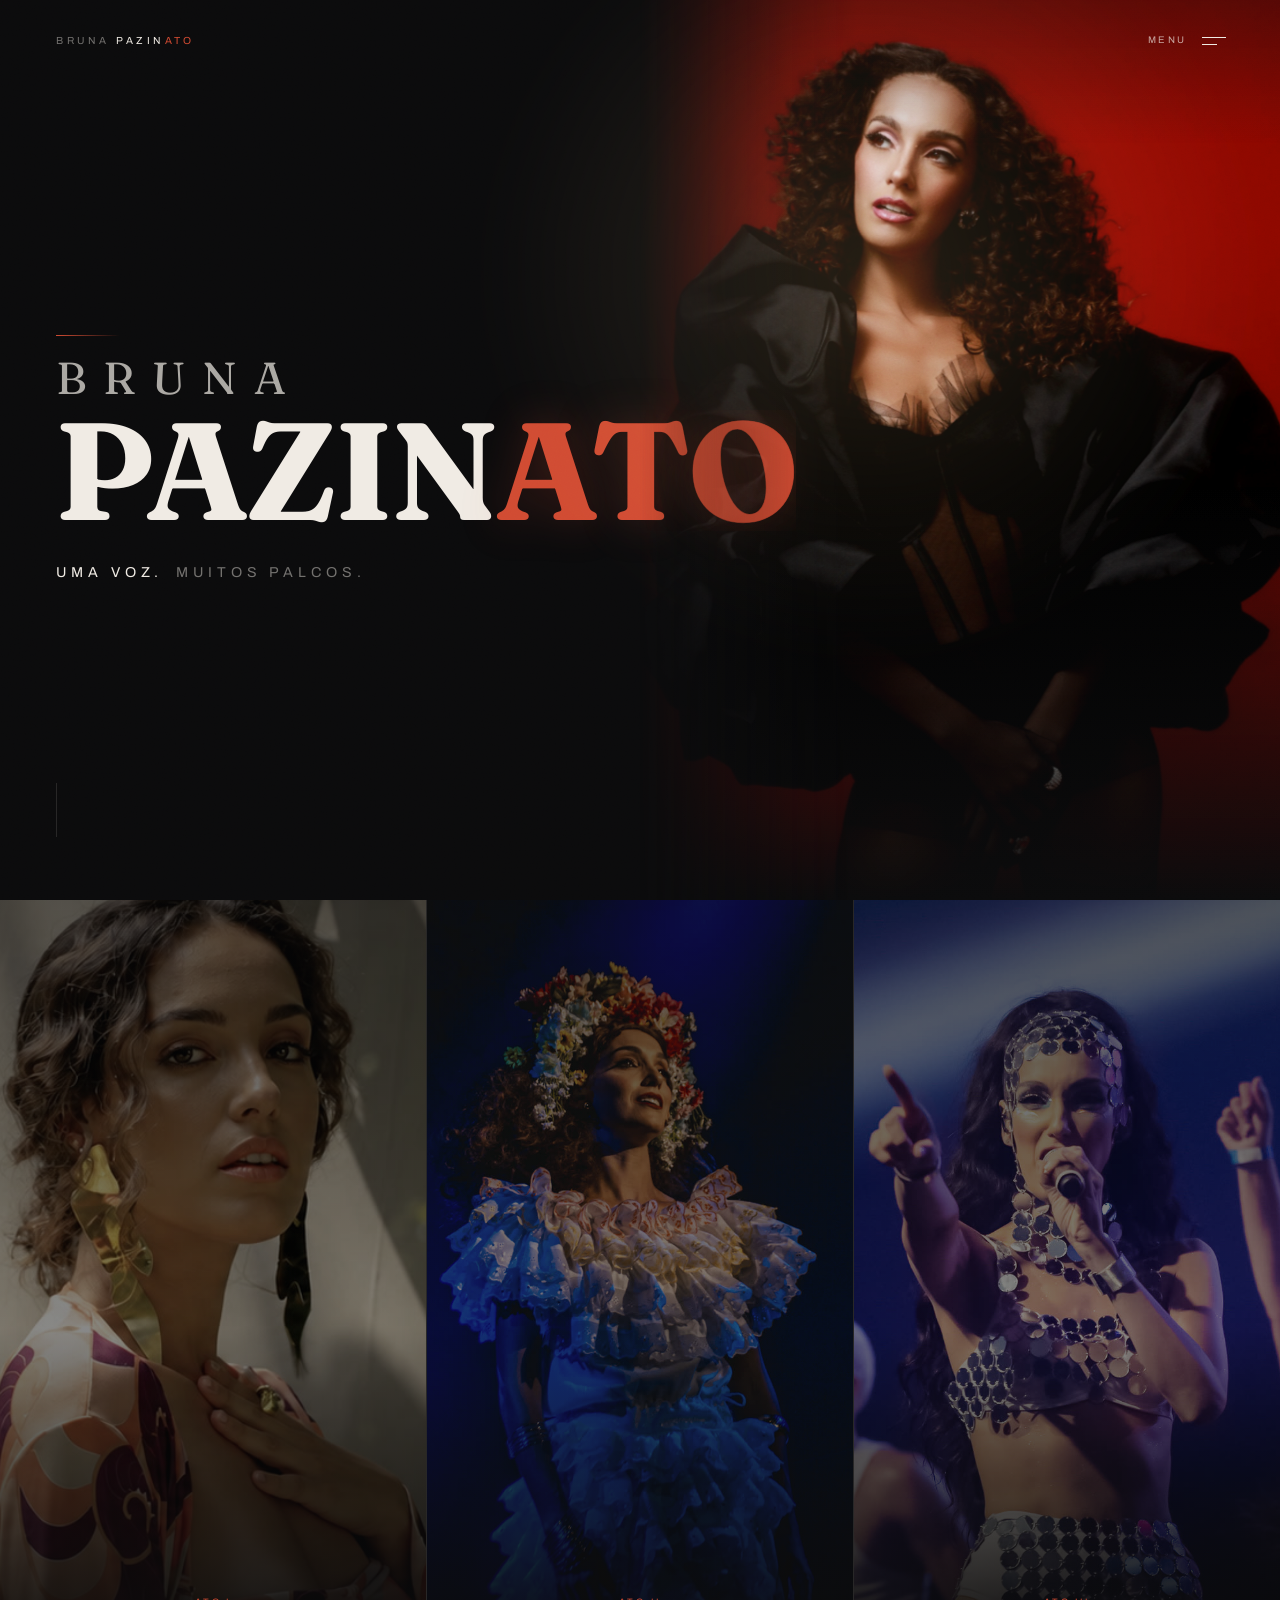
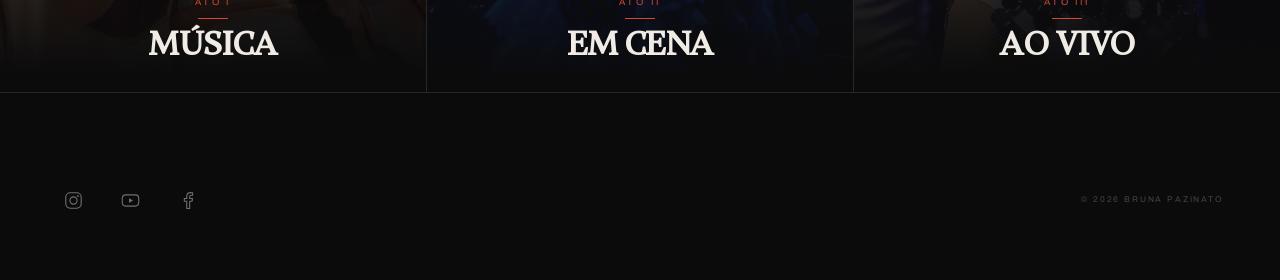
==== index.html @ dfec2af1 "O cabeçalho ganha fundo quando a página rola NÃO ERA EMPILHAMENTO, era não haver nada atrás. O brief" ====
<!doctype html>
<html lang="pt-BR">
<head>
<meta charset="utf-8">
<meta name="viewport" content="width=device-width, initial-scale=1">

<title>Bruna Pazinato · Uma voz. Muitos palcos.</title>
<meta name="description" content="Bruna Pazinato, cantora, compositora e atriz de teatro musical. Quinze anos de palco entre o teatro, a música autoral e o carnaval. Uma voz, muitos palcos.">
<meta name="theme-color" content="#0B0B0C">
<meta name="color-scheme" content="dark">

<meta property="og:type" content="website">
<meta property="og:locale" content="pt_BR">
<meta property="og:title" content="Bruna Pazinato · Uma voz. Muitos palcos.">
<meta property="og:description" content="Cantora, compositora e atriz de teatro musical.">
<meta property="og:url" content="https://brunapazinato.com/">
<meta property="og:site_name" content="Bruna Pazinato">

<meta property="og:image" content="https://brunapazinato.com/assets/img/compartilhar.jpg">
<meta property="og:image:width" content="1200">
<meta property="og:image:height" content="630">
<meta property="og:image:alt" content="Bruna Pazinato, retrato sobre fundo vermelho">

<meta name="twitter:card" content="summary_large_image">
<meta name="twitter:title" content="Bruna Pazinato · Uma voz. Muitos palcos.">
<meta name="twitter:description" content="Cantora, compositora e atriz de teatro musical.">
<meta name="twitter:image" content="https://brunapazinato.com/assets/img/compartilhar.jpg">

<link rel="canonical" href="https://brunapazinato.com/">

<link rel="icon" href="assets/img/favicon.svg" type="image/svg+xml">
<link rel="icon" href="assets/img/favicon-32.png" sizes="32x32" type="image/png">

<link rel="apple-touch-icon" href="assets/img/apple-touch-icon.png">
<link rel="manifest" href="site.webmanifest">

<link rel="preconnect" href="https://fonts.googleapis.com">
<link rel="preconnect" href="https://fonts.gstatic.com" crossorigin>
<link rel="preload" as="image" href="assets/img/bruna-hero.jpg" fetchpriority="high">
<link rel="stylesheet" href="https://fonts.googleapis.com/css2?family=Archivo:wght@300..600&family=Fraunces:opsz,wght@9..144,300..800&family=Young+Serif&display=swap">

<link rel="stylesheet" href="assets/css/base.css?v=202610021000">
<link rel="stylesheet" href="assets/css/header.css?v=202610022230">
<link rel="stylesheet" href="assets/css/rodape.css?v=202610021000">
<link rel="stylesheet" href="assets/css/hero.css?v=202610021000">
<link rel="stylesheet" href="assets/css/atos.css?v=202610021000">

<link rel="stylesheet" href="assets/css/mobile.css?v=202610021000">
<script>document.documentElement.classList.add('js');</script>

<script type="application/ld+json">
{
  "@context": "https://schema.org",
  "@type": "Person",
  "name": "Bruna Pazinato",
  "url": "https://brunapazinato.com/",
  "image": "https://brunapazinato.com/assets/img/compartilhar.jpg",
  "jobTitle": "Cantora, compositora e atriz de teatro musical",
  "description": "Cantora, compositora e atriz de teatro musical. Quinze anos de palco: viveu Clara Nunes, Maria Eugênia em Cassia Eller, a Lagarta de Alice de Cor e Salteado, Lúcia Veríssimo em Gal e Marlene Dietrich em Piaf. Uma das vozes do Acadêmicos do Baixo Augusta.",
  "nationality": { "@type": "Country", "name": "Brasil" },
  "birthPlace": { "@type": "Place", "name": "Santa Bárbara do Sul, Rio Grande do Sul, Brasil" },
  "worksFor": { "@type": "Organization", "name": "Acadêmicos do Baixo Augusta" },
  "sameAs": [
    "https://instagram.com/bpazinato",
    "https://www.youtube.com/channel/UCs1HlGrYMuPxs7Hd3xBVKPA",
    "https://www.facebook.com/bpazinato",
    "https://open.spotify.com/artist/6hSFCCmO1pjBnTwryFag2J",
    "https://www.deezer.com/artist/12494422",
    "https://music.apple.com/br/artist/bruna-pazinato/1239885550"
  ]
}
</script>
</head>

<body>

<a class="skip-link" href="#hero">Ir para o conteúdo</a>

<!-- header -->
<header class="header" id="topo">

  <a class="brand" href="#topo" aria-label="Bruna Pazinato, início">
    <span class="brand__first">Bruna</span>
    <span class="brand__last">Pazin<span class="ato">ato</span></span>
  </a>

  <nav class="nav" aria-label="Navegação principal">
    <ul class="nav__list">
      <li class="nav__item"><a href="musica.html">Música</a></li>
      <li class="nav__item"><a href="em-cena.html">Em cena</a></li>
      <li class="nav__item"><a href="ao-vivo.html">Ao vivo</a></li>
      <li class="nav__item"><a href="trajetoria.html">Trajetória</a></li>
      <li class="nav__item"><a href="contato.html">Contato</a></li>
    </ul>
  </nav>

  <button class="burger" type="button" aria-expanded="false" aria-controls="menu" aria-label="Abrir menu">
    <span class="burger__label" aria-hidden="true"></span>
    <span class="burger__lines" aria-hidden="true"><i></i><i></i></span>
  </button>

</header>

<div class="menu" id="menu" hidden>
  <nav class="menu__nav" aria-label="Navegação">
    <ul>
      <li><a href="index.html" aria-current="page">Início</a></li>
      <li><a href="musica.html">Música</a></li>
      <li><a href="em-cena.html">Em cena</a></li>
      <li><a href="ao-vivo.html">Ao vivo</a></li>
      <li><a href="trajetoria.html">Trajetória</a></li>
      <li><a href="contato.html">Contato</a></li>
    </ul>
  </nav>
  <div class="menu__rodape">
    <ul class="menu__redes">
      <li><a href="https://instagram.com/bpazinato" target="_blank" rel="noopener" aria-label="Instagram">
        <svg viewBox="0 0 24 24" fill="none" stroke="currentColor" stroke-width="1.25" aria-hidden="true" focusable="false">
          <rect x="3.2" y="3.2" width="17.6" height="17.6" rx="5"/>
          <circle cx="12" cy="12" r="4.1"/>
          <circle cx="17.1" cy="6.9" r="1.05" fill="currentColor" stroke="none"/>
        </svg>
      </a></li>
      <li><a href="https://www.youtube.com/channel/UCs1HlGrYMuPxs7Hd3xBVKPA" target="_blank" rel="noopener" aria-label="YouTube">
        <svg viewBox="0 0 24 24" fill="none" stroke="currentColor" stroke-width="1.25" aria-hidden="true" focusable="false">
          <rect x="2.6" y="5.6" width="18.8" height="12.8" rx="4"/>
          <path d="M10.3 9.3v5.4l4.7-2.7z" fill="currentColor" stroke="none"/>
        </svg>
      </a></li>
      <li><a href="https://www.facebook.com/bpazinato" target="_blank" rel="noopener" aria-label="Facebook">
        <svg viewBox="0 0 24 24" fill="none" stroke="currentColor" stroke-width="1.25" stroke-linejoin="round" aria-hidden="true" focusable="false">
          <path d="M14.5 21.2v-8.3h2.8l.42-3.25H14.5V7.57c0-.94.26-1.58 1.61-1.58h1.72V3.08c-.3-.04-1.32-.13-2.5-.13-2.48 0-4.17 1.51-4.17 4.29v2.39H8.35v3.25h2.81v8.32z"/>
        </svg>
      </a></li>
    </ul>
  </div>
</div>

<main>

  <!-- hero -->
  <section class="hero" id="hero" aria-label="Abertura">

    <figure class="hero__figure">
      <img class="hero__photo"
           src="assets/img/bruna-hero.jpg"
           alt="Bruna Pazinato"
           width="1600" height="2000"
           fetchpriority="high" decoding="async">
      <span class="hero__veil" aria-hidden="true"></span>
    </figure>

    <!-- luz quente -->
    <span class="hero__glow" aria-hidden="true"></span>

    <!-- composição -->
    <div class="hero__grid">

      <span class="hero__mark" aria-hidden="true"></span>

      <h1 class="name">
        <span class="name__line name__line--first"><span class="name__inner">Bruna</span></span>
        <span class="name__line name__line--last">
          <span class="name__inner">Pazin<span class="ato">ato</span></span>
          <span class="name__ghost" aria-hidden="true">Pazin<span class="ato">ato</span></span>
        </span>
      </h1>

      <p class="tagline">
        <span class="tagline__a">Uma voz.</span>
        <span class="tagline__b">Muitos palcos.</span>
      </p>

      <span class="cue" aria-hidden="true"><i></i></span>

    </div>

    <span class="grain" aria-hidden="true"></span>

  </section>

  <!-- os três atos -->
  <section class="atos" id="atos" aria-label="Os três atos">
    <ol class="atos__list">

      <li class="ato-panel" data-reveal style="--i:0">
        <a class="ato-panel__link" href="musica.html">
          <span class="ato-panel__figure">
            <img src="assets/img/ato-musica.jpg?v=202610011400" alt="Bruna Pazinato em quadro de clipe, vestido estampado e luz de sol" width="500" height="700" decoding="async">
          </span>
          <span class="ato-panel__veil" aria-hidden="true"></span>
          <span class="ato-panel__caption">
            <span class="ato-panel__num">Ato I</span>
            <h2 class="ato-panel__name">Música</h2>
          </span>
        </a>
      </li>

      <li class="ato-panel" data-reveal style="--i:1">
        <a class="ato-panel__link" href="em-cena.html">
          <span class="ato-panel__figure">
            <img src="assets/img/ato-em-cena.jpg?v=202609291600" alt="Bruna Pazinato em cena, coroa de flores e luz azul" width="503" height="704" decoding="async">
          </span>
          <span class="ato-panel__veil" aria-hidden="true"></span>
          <span class="ato-panel__caption">
            <span class="ato-panel__num">Ato II</span>
            <h2 class="ato-panel__name">Em cena</h2>
          </span>
        </a>
      </li>

      <li class="ato-panel" data-reveal style="--i:2">
        <a class="ato-panel__link" href="ao-vivo.html">
          <span class="ato-panel__figure">
            <img src="assets/img/ato-ao-vivo.jpg?v=202609291600" alt="Bruna Pazinato cantando ao vivo, microfone na mão" width="900" height="1260" decoding="async">
          </span>
          <span class="ato-panel__veil" aria-hidden="true"></span>
          <span class="ato-panel__caption">
            <span class="ato-panel__num">Ato III</span>
            <h2 class="ato-panel__name">Ao vivo</h2>
          </span>
        </a>
      </li>

    </ol>
  </section>

</main>

<!-- rodapé -->
<footer class="rodape">

  <ul class="rodape__redes">
    <li><a href="https://instagram.com/bpazinato" target="_blank" rel="noopener" aria-label="Instagram">
      <svg viewBox="0 0 24 24" fill="none" stroke="currentColor" stroke-width="1.25" aria-hidden="true" focusable="false">
        <rect x="3.2" y="3.2" width="17.6" height="17.6" rx="5"/>
        <circle cx="12" cy="12" r="4.1"/>
        <circle cx="17.1" cy="6.9" r="1.05" fill="currentColor" stroke="none"/>
      </svg>
    </a></li>
    <li><a href="https://www.youtube.com/channel/UCs1HlGrYMuPxs7Hd3xBVKPA" target="_blank" rel="noopener" aria-label="YouTube">
      <svg viewBox="0 0 24 24" fill="none" stroke="currentColor" stroke-width="1.25" aria-hidden="true" focusable="false">
        <rect x="2.6" y="5.6" width="18.8" height="12.8" rx="4"/>
        <path d="M10.3 9.3v5.4l4.7-2.7z" fill="currentColor" stroke="none"/>
      </svg>
    </a></li>
    <li><a href="https://www.facebook.com/bpazinato" target="_blank" rel="noopener" aria-label="Facebook">
      <svg viewBox="0 0 24 24" fill="none" stroke="currentColor" stroke-width="1.25" stroke-linejoin="round" aria-hidden="true" focusable="false">
        <path d="M14.5 21.2v-8.3h2.8l.42-3.25H14.5V7.57c0-.94.26-1.58 1.61-1.58h1.72V3.08c-.3-.04-1.32-.13-2.5-.13-2.48 0-4.17 1.51-4.17 4.29v2.39H8.35v3.25h2.81v8.32z"/>
      </svg>
    </a></li>
  </ul>

  <p class="rodape__direitos">© 2026 Bruna Pazinato</p>

</footer>

<script src="assets/js/pronto.js?v=202610021000" defer></script>
<script src="assets/js/hero.js?v=202610021000" defer></script>
<script src="assets/js/nav.js?v=202610022200" defer></script>
<script src="assets/js/reveal.js?v=202610021000" defer></script>

</body>
</html>
---- assets/css/base.css ----
/* Bruna Pazinato · fundações */

/* gambetta, hospedada aqui */

@font-face{
  font-family: "Gambetta";
  src: url("../fonts/gambetta-400.woff2") format("woff2");
  font-weight: 400;
  font-style: normal;
  font-display: swap;
}

@font-face{
  font-family: "Gambetta";
  src: url("../fonts/gambetta-500.woff2") format("woff2");
  font-weight: 500;
  font-style: normal;
  font-display: swap;
}

:root{

  /* cor */
  --ink:        #0B0B0C;
  --charcoal:   #141417;
  --paper:      #F0EBE4;
  --paper-70:   rgba(240,235,228,.70);
  --paper-45:   rgba(240,235,228,.45);
  --paper-26:   rgba(240,235,228,.26);
  --paper-12:   rgba(240,235,228,.12);
  --coral:      #D14B32;
  --coral-45:   rgba(209,75,50,.45);
  --gold:       #E3B879;

  /* tipografia */
  --font-name:    "Fraunces", "Iowan Old Style", Georgia, "Times New Roman", serif;
  --name-axes:    "opsz" 16;

  --font-display: "Young Serif", "Iowan Old Style", Georgia, "Times New Roman", serif;
  --display-axes: normal;

  --font-sans:    "Archivo", "Helvetica Neue", Helvetica, Arial, sans-serif;

  /* métrica */
  --gutter:    clamp(1.25rem, 4.4vw, 4.75rem);
  --header-h:  clamp(60px, 9vh, 104px);

  /* movimento */
  --ease:      cubic-bezier(.19, 1, .22, 1);
  --ease-soft: cubic-bezier(.33, .02, .18, 1);
}

/* reset */

*,
*::before,
*::after{ box-sizing: border-box; }

html{
  -webkit-text-size-adjust: 100%;
  scroll-behavior: smooth;
}

body,
h1, p, ul, ol, li, figure{ margin: 0; padding: 0; }

ul, ol{ list-style: none; }

img, svg{ display: block; max-width: 100%; }

button{
  font: inherit;
  color: inherit;
  background: none;
  border: 0;
  padding: 0;
  cursor: pointer;
}

a{
  color: inherit;
  text-decoration: none;
}

body{
  min-height: 100vh;

  font-variant-numeric: lining-nums;
  background: var(--ink);
  color: var(--paper);
  font-family: var(--font-sans);
  font-weight: 400;
  font-size: 16px;
  line-height: 1.5;
  overflow-x: hidden;
  -webkit-font-smoothing: antialiased;
  -moz-osx-font-smoothing: grayscale;
  text-rendering: optimizeLegibility;
}

::selection{
  background: var(--coral);
  color: var(--ink);
}

/* foco visível (discreto, sem cara de app) */

:focus-visible{
  outline: 1px solid var(--coral);
  outline-offset: .45em;
}

/* utilitários */

.skip-link{
  position: fixed;
  top: 0; left: 50%;
  transform: translate(-50%, -140%);
  z-index: 999;
  padding: .9em 1.6em;
  background: var(--paper);
  color: var(--ink);
  font-size: .68rem;
  letter-spacing: .22em;
  text-transform: uppercase;
  transition: transform .4s var(--ease);
}
.skip-link:focus{ transform: translate(-50%, 0); }

.micro{
  font-family: var(--font-sans);
  font-size: clamp(.62rem, .72vw, .74rem);
  font-weight: 400;
  letter-spacing: .28em;
  text-transform: uppercase;
}

/* animação base de entrada */

@keyframes riseIn{
  from{
    opacity: 0;
    transform: translate3d(0, .40em, 0);
    clip-path: inset(0 0 110% 0);
  }
  to{
    opacity: 1;
    transform: translate3d(0, 0, 0);
    clip-path: inset(-35% -14% -35% -14%);
  }
}

@keyframes fadeIn{
  from{ opacity: 0; }
  to  { opacity: 1; }
}

@keyframes fadeUp{
  from{ opacity: 0; transform: translate3d(0, .9em, 0); }
  to  { opacity: 1; transform: translate3d(0, 0, 0); }
}

@keyframes drawLine{
  from{ transform: scaleX(0); }
  to  { transform: scaleX(1); }
}

/* registro claro */

.claro{
  --ink:        #EDE8E0;
  --charcoal:   #E1DAD0;
  --paper:      #14120F;
  --paper-70:   rgba(20,18,15,.72);
  --paper-45:   rgba(20,18,15,.56);
  --paper-26:   rgba(20,18,15,.32);
  --paper-12:   rgba(20,18,15,.16);
  --coral:      #A8341F;
  --gold:       #8A6A34;

  background: var(--ink);
  color: var(--paper);
}

/* grão de filme */

.grain{
  position: absolute;
  z-index: 8;
  inset: 0;
  pointer-events: none;
  opacity: .05;
  mix-blend-mode: overlay;
  background-size: 190px 190px;
  background-image: url("data:image/svg+xml,%3Csvg xmlns='http://www.w3.org/2000/svg' width='190' height='190'%3E%3Cfilter id='n'%3E%3CfeTurbulence type='fractalNoise' baseFrequency='0.82' numOctaves='3' stitchTiles='stitch'/%3E%3C/filter%3E%3Crect width='100%25' height='100%25' filter='url(%23n)'/%3E%3C/svg%3E");
}

/* acessibilidade de movimento */

@media (prefers-reduced-motion: reduce){
  html{ scroll-behavior: auto; }

  *,
  *::before,
  *::after{
    animation-duration: .01ms !important;
    animation-iteration-count: 1 !important;
    transition-duration: .01ms !important;
  }
}
---- assets/css/header.css ----
/* Bruna Pazinato · cabeçalho e menu */

.header{
  position: fixed;
  inset: 0 0 auto 0;
  z-index: 50;
  height: var(--header-h);
  padding: 0 var(--gutter);
  display: flex;
  align-items: center;
  justify-content: space-between;
  gap: 2rem;
  pointer-events: none;
}

.header > *{ pointer-events: auto; }

/* O FUNDO DO HEADER.

   Ele nasce transparente: no alto de cada página flutua sobre a
   fotografia, que é a intenção. O problema aparecia ao rolar — o
   conteúdo passava por baixo e se via ATRAVÉS dele. Não era empilhamento
   errado: o header já é z-index 50 contra 6 da tagline. Era não haver
   nada atrás.

   O ::before carrega o fundo em vez do próprio header porque o header
   tem pointer-events: none e filhos que o reativam; pintar nele
   mesmo deixaria a faixa inteira clicável.

   O FUNDO É OPACO, e a primeira versão não era. Com 92% eu seguia a
   linguagem do menu em tela cheia, que é translúcido — mas o menu cobre
   a página inteira e aqui a faixa tem 74px. Oito por cento de um coral
   forte passando por baixo de uma barra fina não é transparência, é
   sujeira: o botão de ingresso aparecia atravessado atrás da assinatura.
   Translucidez é enfeite; não deixar o conteúdo vazar é a função. */
.header::before{
  content: "";
  position: absolute;
  inset: 0;
  z-index: -1;
  background: var(--ink);
  border-bottom: 1px solid var(--paper-12);
  opacity: 0;
  transition: opacity .45s var(--ease-soft);
}

.header--rolado::before{ opacity: 1; }

/* sobre seção clara o fundo inverte junto com o texto */
.header--claro::before{
  background: var(--paper);
  border-bottom-color: rgba(20, 18, 15, .12);
}

/* com o menu aberto o header vive sobre o véu do próprio menu:
   um segundo fundo ali vira uma faixa mais escura atravessada */
.menu-open .header::before{ opacity: 0; }

@media (prefers-reduced-motion: reduce){
  .header::before{ transition: none; }
}

/* assinatura */

.brand{
  display: inline-flex;
  align-items: baseline;
  gap: .62em;
  font-family: var(--font-sans);
  font-size: clamp(.64rem, .76vw, .78rem);
  font-weight: 400;
  letter-spacing: .34em;
  text-transform: uppercase;
  white-space: nowrap;
}

.brand__first{
  color: var(--paper-45);
  transition: color .6s var(--ease);
}

.brand__last{
  color: var(--paper);
}

.brand .ato{
  color: var(--coral);
}

.brand:hover .brand__first{ color: var(--paper-70); }

/* menu desktop */

.nav{ display: none; }

.nav__list{
  display: flex;
  align-items: center;
  gap: clamp(1.4rem, 2.8vw, 3.4rem);
}

.nav__item a{
  position: relative;
  display: inline-block;
  padding: .35em 0;
  font-size: clamp(.6rem, .7vw, .72rem);
  font-weight: 400;
  letter-spacing: .26em;
  text-transform: uppercase;
  color: var(--paper-70);
  transition: color .5s var(--ease);
}

.nav__item a::after{
  content: "";
  position: absolute;
  left: 0; right: 0; bottom: 0;
  height: 1px;
  background: var(--coral);
  transform: scaleX(0);
  transform-origin: left;
  transition: transform .55s var(--ease);
}

.nav__item a:hover,
.nav__item a:focus-visible{ color: var(--paper); }

.nav__item a:hover::after,
.nav__item a:focus-visible::after{ transform: scaleX(1); }

/* botão hamburguer */

.burger{
  display: inline-flex;
  align-items: center;
  gap: .95em;
  height: 34px;
  margin-right: -2px;
}

.burger__label{
  font-family: var(--font-sans);
  font-size: clamp(.6rem, .7vw, .72rem);
  font-weight: 400;
  letter-spacing: .26em;
  text-transform: uppercase;
  color: var(--paper-70);
  transition: color .5s var(--ease);
}

.burger__label::before{ content: "Menu"; }

[aria-expanded="true"] .burger__label::before{ content: "Fechar"; }

.burger:hover .burger__label{ color: var(--paper); }

.burger__lines{
  display: block;
  width: 24px;
}

.burger__lines i{
  display: block;
  height: 1px;
  background: var(--paper);
  transition: transform .5s var(--ease), opacity .3s linear, width .5s var(--ease);
}

.burger__lines i:first-child{ width: 24px; }
.burger__lines i:last-child { width: 15px; margin-top: 6px; }

.burger:hover .burger__lines i:last-child{ width: 24px; }

[aria-expanded="true"] .burger__lines i:first-child{ transform: translateY(3.5px) rotate(45deg); }
[aria-expanded="true"] .burger__lines i:last-child { width: 24px; transform: translateY(-3.5px) rotate(-45deg); }

/* menu em tela cheia */

.menu{
  position: fixed;
  inset: 0;
  z-index: 40;
  display: flex;
  flex-direction: column;
  justify-content: flex-end;
  padding: var(--header-h) var(--gutter) calc(var(--gutter) + 1rem);
  background: rgba(11, 11, 12, .95);
  -webkit-backdrop-filter: blur(22px);
          backdrop-filter: blur(22px);
  opacity: 0;
  transition: opacity .5s var(--ease-soft);
}

.menu[hidden]{ display: none; }

.menu-open .menu{ opacity: 1; }

.menu-open{ overflow: hidden; }

.menu__nav li{
  overflow: hidden;
}

.menu__nav a{
  display: block;
  padding: .26em 0;
  font-family: var(--font-display);
  font-optical-sizing: none;
  font-variation-settings: var(--display-axes);
  font-size: clamp(1.5rem, 7.6vw, 2.3rem);
  font-weight: 400;
  line-height: 1.15;
  letter-spacing: -.01em;
  text-transform: uppercase;
  color: var(--paper);
  transform: translateY(105%);
  transition: transform .8s var(--ease), color .4s linear;
}

.menu-open .menu__nav a{ transform: translateY(0); }

.menu__nav li:nth-child(1) a{ transition-delay: .10s; }
.menu__nav li:nth-child(2) a{ transition-delay: .16s; }
.menu__nav li:nth-child(3) a{ transition-delay: .22s; }
.menu__nav li:nth-child(4) a{ transition-delay: .28s; }
.menu__nav li:nth-child(5) a{ transition-delay: .34s; }
.menu__nav li:nth-child(6) a{ transition-delay: .40s; }
.menu__nav li:nth-child(7) a{ transition-delay: .46s; }

.menu__nav a:active,
.menu__nav a:hover{ color: var(--coral); }

/* rodapé do menu: assinatura e redes */

.menu__rodape{
  display: flex;
  align-items: flex-end;
  justify-content: space-between;
  gap: 2rem;
  margin-top: clamp(1.8rem, 6vh, 3.2rem);
  padding-top: clamp(1.1rem, 2.6vh, 1.8rem);
  border-top: 1px solid var(--paper-12);
  opacity: 0;
  transition: opacity .6s linear .45s;
}

.menu-open .menu__rodape{ opacity: 1; }

.menu__foot{
  font-size: .62rem;
  letter-spacing: .3em;
  text-transform: uppercase;
  color: var(--paper-45);
}

.menu__redes{
  display: flex;
  gap: clamp(1rem, 1.8vw, 1.7rem);
  flex: 0 0 auto;
}

.menu__redes a{
  display: grid;
  place-items: center;
  width: 34px;
  height: 34px;
  color: var(--paper-45);
  transition: color .4s linear, transform .5s var(--ease);
}

.menu__redes svg{
  width: 21px;
  height: 21px;
}

.menu__redes a:hover,
.menu__redes a:focus-visible{
  color: var(--coral);
  transform: translateY(-2px);
}

/* entrada do header */

.js .brand,
.js .nav__item,
.js .burger{ opacity: 0; }

.js.is-ready .brand{
  animation: fadeIn 1.4s var(--ease-soft) .55s both;
}

.js.is-ready .burger{
  animation: fadeIn 1.4s var(--ease-soft) .75s both;
}

.js.is-ready .nav__item{
  animation: fadeUp 1.2s var(--ease) both;
}

.js.is-ready .nav__item:nth-child(1){ animation-delay: .74s; }
.js.is-ready .nav__item:nth-child(2){ animation-delay: .81s; }
.js.is-ready .nav__item:nth-child(3){ animation-delay: .88s; }
.js.is-ready .nav__item:nth-child(4){ animation-delay: .95s; }
.js.is-ready .nav__item:nth-child(5){ animation-delay: 1.02s; }

/* menu no desktop */

@media (min-width: 901px){

  .menu{
    justify-content: center;
    padding-bottom: calc(var(--gutter) + .4rem);
  }

  .menu__nav a{
    font-size: clamp(1.9rem, 3.4vw, 3.2rem);
    line-height: 1.16;
    letter-spacing: -.014em;
  }

  .menu__nav{
    margin-block: auto;
  }
}

/* cabeçalho sobre seção clara */

.brand__last,
.burger__label{ transition: color .5s var(--ease); }

.burger__lines i{
  transition: transform .5s var(--ease), opacity .3s linear, width .5s var(--ease), background-color .5s var(--ease);
}

:root:not(.menu-open) .header--claro .brand__first{ color: rgba(20,18,15,.56); }
:root:not(.menu-open) .header--claro .brand__last { color: #14120F; }
:root:not(.menu-open) .header--claro .brand .ato  { color: #A8341F; }
:root:not(.menu-open) .header--claro .burger__label{ color: rgba(20,18,15,.72); }
:root:not(.menu-open) .header--claro .burger__lines i{ background: #14120F; }
---- assets/css/rodape.css ----
/* Bruna Pazinato · rodapé */

.rodape{
  display: flex;
  align-items: center;
  justify-content: space-between;
  gap: clamp(1.4rem, 5vw, 4rem);
  padding: clamp(3.2rem, 10vh, 6.5rem) var(--gutter) clamp(2.6rem, 7vh, 4.4rem);
  border-top: 1px solid var(--paper-12);
  background: var(--ink);
}

.rodape__redes{
  display: flex;
  gap: clamp(1rem, 1.8vw, 1.7rem);
  margin: 0;
  padding: 0;
  list-style: none;
}

.rodape__redes a{
  display: grid;
  place-items: center;
  width: 34px;
  height: 34px;
  color: var(--paper-45);
  transition: color .4s linear, transform .5s var(--ease);
}

.rodape__redes svg{
  width: 21px;
  height: 21px;
}

.rodape__redes a:hover,
.rodape__redes a:focus-visible{
  color: var(--coral);
  transform: translateY(-2px);
}

.rodape__direitos{
  font-family: var(--font-sans);
  font-size: clamp(.52rem, .62vw, .64rem);
  letter-spacing: .22em;
  text-transform: uppercase;
  color: var(--paper-26);
}

/* responsivo */

@media (max-width: 760px){

  .rodape{
    flex-direction: column;
    justify-content: center;
    gap: clamp(1.4rem, 4vh, 2.2rem);
    padding-top: clamp(2.8rem, 8vh, 4rem);
  }

  .rodape__redes{ gap: clamp(1.2rem, 6vw, 2rem); }
}
---- assets/css/hero.css ----
/* Bruna Pazinato · entrada */

.hero{
  --photo-edge: 50%;
  --photo-pos: 50% 24%;
  --name-size: clamp(2.7rem, 10.8vw, 15rem);

  position: relative;
  isolation: isolate;
  min-height: 100vh;
  min-height: 100svh;
  display: flex;
  flex-direction: column;
  padding: var(--header-h) var(--gutter) calc(var(--gutter) + .4rem);
  overflow: hidden;
  background: var(--ink);
}

.hero__grid{
  position: relative;
  flex: 1 1 auto;
  display: grid;
  align-content: center;
  justify-items: start;
}

/* fotografia */

.hero__figure{
  position: absolute;
  z-index: 2;
  top: 0; right: 0; bottom: 0;
  left: var(--photo-edge);
  overflow: hidden;
  -webkit-mask-image: linear-gradient(90deg, transparent 0%, rgba(0,0,0,.45) 13%, #000 34%);
          mask-image: linear-gradient(90deg, transparent 0%, rgba(0,0,0,.45) 13%, #000 34%);
}

.hero__photo{
  width: 100%;
  height: 100%;
  object-fit: cover;
  object-position: var(--photo-pos);

  filter: contrast(1.06) saturate(.82) brightness(.90) hue-rotate(4deg);
  transform: scale(1.045);
}

.hero__veil{
  position: absolute;
  inset: 0;
  z-index: 1;
  background:
    linear-gradient(to top,    var(--ink) 0%, rgba(11,11,12,0) 46%),
    linear-gradient(to bottom, rgba(11,11,12,.38) 0%, rgba(11,11,12,0) 16%),
    linear-gradient(to right,  rgba(11,11,12,.55), rgba(11,11,12,0) 24%);
}

.hero__figure::after{
  content: "";
  position: absolute;
  inset: 0;
  z-index: 2;
  background: var(--ink);
  opacity: 0;
}

.js .hero__figure::after{ opacity: 1; }

/* luz quente */

.hero__glow{
  position: absolute;
  z-index: 3;
  top: -14%;
  right: 1%;
  width: 62vw;
  height: 62vw;
  max-width: 880px;
  max-height: 880px;
  pointer-events: none;
  mix-blend-mode: screen;
  filter: blur(26px);
  opacity: 0;
  background: radial-gradient(circle at 50% 50%,
              rgba(227,184,121,.17) 0%,
              rgba(227,184,121,.06) 40%,
              rgba(227,184,121,0)   68%);
}

/* linha / onda sonora */

/* nome */

.hero__mark{
  display: block;
  width: clamp(38px, 5vw, 74px);
  height: 1px;
  margin-bottom: clamp(1.1rem, 2.4vh, 2rem);
  background: linear-gradient(90deg, var(--coral), rgba(209,75,50,0));
  transform-origin: left center;
}

.name{
  position: relative;
  font-family: var(--font-name);
  font-optical-sizing: none;
  font-variation-settings: var(--name-axes);
  font-weight: 400;
  text-transform: uppercase;
  line-height: .88;
}

.name__line{
  display: block;
}

.name__line--first{
  font-size: clamp(1.05rem, 3.5vw, 3.6rem);
  letter-spacing: .38em;
  color: var(--paper-70);
}

.name__line--last{
  position: relative;
  margin-top: clamp(.4rem, 1.4vh, 1.1rem);
  margin-left: -.018em;
  font-size: var(--name-size);
  font-weight: 700;
  letter-spacing: -.022em;
  white-space: nowrap;
}

.name__inner{
  display: block;
}

.name .ato{
  color: var(--coral);
}

.name__ghost{
  position: absolute;
  left: 0;
  top: 0;
  z-index: 5;
  white-space: nowrap;
  color: transparent;
  opacity: 0;
  -webkit-text-stroke: 1px rgba(240,235,228,.42);
  -webkit-mask-image: linear-gradient(90deg, transparent var(--cut, 62%), #000 calc(var(--cut, 62%) + 13vw));
          mask-image: linear-gradient(90deg, transparent var(--cut, 62%), #000 calc(var(--cut, 62%) + 13vw));
}

.name__ghost .ato{
  color: transparent;
  -webkit-text-stroke-color: rgba(209,75,50,.72);
}

/* tagline */

.tagline{
  position: relative;
  z-index: 6;
  margin-top: clamp(1.5rem, 3.4vh, 2.9rem);
  font-size: clamp(.78rem, 1.12vw, 1.15rem);
  font-weight: 400;
  letter-spacing: .34em;
  text-transform: uppercase;
  white-space: nowrap;
}

.tagline__a{ color: var(--paper); }
.tagline__b{ color: var(--paper-45); margin-left: .35em; }

/* marcador de rolagem */

.cue{
  position: absolute;
  z-index: 6;
  left: 0;
  bottom: 0;
  width: 1px;
  height: clamp(36px, 6vh, 64px);
  background: var(--paper-12);
  overflow: hidden;
  opacity: 0;
}

.cue i{
  position: absolute;
  left: 0;
  top: -42%;
  width: 1px;
  height: 42%;
  background: var(--coral);
}

.js .hero__mark{ transform: scaleX(0); }
.js .name__inner,
.js .tagline{ opacity: 0; }
.js .name .ato{ color: var(--paper); }

@keyframes photoIn{
  from{ opacity: 0; transform: scale(1.075); }
  to  { opacity: 1; transform: scale(1.045); }
}

@keyframes curtainUp{
  from{ opacity: 1; }
  to  { opacity: 0; }
}

@keyframes ignite{
  from{ color: var(--paper); text-shadow: 0 0 0 rgba(209,75,50,0); }
  to  { color: var(--coral); text-shadow: 0 0 44px rgba(209,75,50,.26); }
}

@keyframes breathe{
  from{ opacity: 1; }
  to  { opacity: .6; }
}

@keyframes cueTravel{
  0%  { transform: translateY(0);    opacity: 0; }
  18% { opacity: 1; }
  78% { opacity: 1; }
  100%{ transform: translateY(320%); opacity: 0; }
}

/* coreografia */

.js.is-ready .hero__mark      { animation: drawLine 1.2s var(--ease) .25s both; }
.js.is-ready .name__line--first .name__inner{ animation: riseIn 1.6s var(--ease) .90s both; }
.js.is-ready .name__line--last  .name__inner{ animation: riseIn 1.7s var(--ease) 1.15s both; }
.js.is-ready .name .ato       { animation: ignite 1.7s var(--ease-soft) 2.15s both; }
.js.is-ready .hero__photo     { animation: photoIn 3s var(--ease-soft) 1.5s both; }
.js.is-ready .hero__figure::after{ animation: curtainUp 2.8s var(--ease-soft) 1.45s both; }
.js.is-ready .hero__glow      { animation: fadeIn 3.4s linear 1.9s both,
                                           breathe 15s ease-in-out 5.4s infinite alternate; }
.js.is-ready .name__ghost     { animation: fadeIn 2s var(--ease-soft) 2.7s both; }
.js.is-ready .tagline         { animation: fadeUp 1.6s var(--ease) 3.05s both; }
.js.is-ready .cue             { animation: fadeIn 1.6s linear 4.5s both; }
.js.is-ready .cue i           { animation: cueTravel 3.8s var(--ease-soft) 5s infinite; }

@media (max-width: 1180px){
  .hero{ --photo-edge: 47%; --name-size: clamp(3rem, 11.6vw, 9.4rem); }
}

@media (max-width: 900px){

  .hero{
    --photo-pos: 56% 18%;
    --name-size: clamp(2.4rem, 17.4vw, 6.6rem);
    padding-bottom: calc(var(--gutter) + 2.6rem);
  }

  .hero__grid{ align-content: end; }

  .hero__figure{
    left: 0;
    bottom: auto;
    height: 84%;
    -webkit-mask-image: linear-gradient(180deg, #000 36%, rgba(0,0,0,.38) 70%, transparent 95%);
            mask-image: linear-gradient(180deg, #000 36%, rgba(0,0,0,.38) 70%, transparent 95%);
  }

  .hero__veil{
    background:
      linear-gradient(to top, var(--ink) 4%, rgba(11,11,12,0) 62%),
      linear-gradient(to right, rgba(11,11,12,.45), rgba(11,11,12,0) 72%);
  }

  .hero__glow{ top: -6%; right: -18%; width: 92vw; height: 92vw; }

  .name__line--first{ font-size: clamp(1.15rem, 5.4vw, 1.7rem); letter-spacing: .3em; }

  .name__ghost{ display: none; }

  .tagline{ margin-top: clamp(1.1rem, 2.6vh, 1.8rem); letter-spacing: .26em; }

  .cue{ display: none; }
}

@media (max-width: 420px){
  .tagline{ font-size: .72rem; letter-spacing: .2em; }
}

@media (max-height: 620px) and (min-width: 901px){
  .hero{ --name-size: clamp(2.6rem, 9vw, 8rem); }
}

/* movimento reduzido */

@media (prefers-reduced-motion: reduce){
  .js .hero__mark{ transform: none; }
  .js .name__inner,
  .js .tagline{ opacity: 1; }
  .js .name .ato{ color: var(--coral); }
  .js .hero__figure::after{ opacity: 0; }
  .js .name__ghost{ opacity: 1; }
  .js .cue{ opacity: 1; }
}
---- assets/css/atos.css ----
/* Bruna Pazinato · painéis dos atos */

.atos{
  position: relative;
  background: var(--ink);
}

.atos__list{
  display: grid;
  grid-template-columns: repeat(3, 1fr);
  gap: 1px;
  background: var(--paper-12);
}

.ato-panel{
  position: relative;
  background: var(--ink);
}

.ato-panel__link{
  position: relative;
  display: block;
  height: clamp(460px, 88svh, 980px);
  overflow: hidden;
}

/* fotografia */

.ato-panel__figure{
  position: absolute;
  inset: 0;
  display: block;
  overflow: hidden;
}

.ato-panel__figure img{
  width: 100%;
  height: 100%;
  object-fit: cover;
  object-position: 50% 28%;

  filter: contrast(1.05) saturate(.72) brightness(.62) hue-rotate(4deg);
  transform: scale(1.02);
  transition: transform 1.4s var(--ease), filter 1s var(--ease-soft);
}

.ato-panel__veil{
  position: absolute;
  inset: 0;
  background:
    linear-gradient(to top, var(--ink) 2%, rgba(11,11,12,.15) 46%, rgba(11,11,12,.45) 100%);
  transition: opacity .9s var(--ease-soft);
}

/* legenda */

.ato-panel__caption{
  position: absolute;
  left: clamp(1.1rem, 2.2vw, 2.4rem);
  right: clamp(1.1rem, 2.2vw, 2.4rem);
  bottom: clamp(1.9rem, 3.4vh, 2.8rem);
  display: block;
  text-align: center;
}

.ato-panel__num{
  display: block;
  margin-bottom: .9em;
  font-family: var(--font-sans);
  font-size: clamp(.58rem, .68vw, .7rem);
  letter-spacing: .32em;
  text-transform: uppercase;
  color: var(--coral);
}

.ato-panel__num::after{
  content: "";
  display: block;
  width: clamp(20px, 2.4vw, 34px);
  height: 1px;
  margin-top: .85em;
  margin-left: auto;
  margin-right: auto;
  background: var(--coral);

  transform-origin: center;
  transform: scaleX(1);
  transition: transform .7s var(--ease);
}

.ato-panel__name{
  margin: 0;
  display: block;
  font-family: "Gambetta", "Iowan Old Style", Georgia, "Times New Roman", serif;
  font-optical-sizing: none;
  font-size: clamp(1.5rem, 2.7vw, 3.1rem);
  line-height: 1;
  letter-spacing: -.01em;
  text-transform: uppercase;
  color: var(--paper);
  transition: color .6s var(--ease);
}

/* estados */

.ato-panel__link:hover .ato-panel__figure img,
.ato-panel__link:focus-visible .ato-panel__figure img{
  transform: scale(1.06);
  filter: contrast(1.04) saturate(.9) brightness(.86) hue-rotate(4deg);
}

.ato-panel__link:hover .ato-panel__veil,
.ato-panel__link:focus-visible .ato-panel__veil{ opacity: .72; }

.ato-panel__link:hover .ato-panel__num::after,
.ato-panel__link:focus-visible .ato-panel__num::after{ transform: scaleX(2.6); }

.ato-panel__link:focus-visible{ outline-offset: -6px; }

/* entrada */

.js [data-reveal]{
  opacity: 0;
  transform: translate3d(0, 2rem, 0);
  clip-path: inset(0 0 8% 0);
}

.js [data-reveal].is-in{
  opacity: 1;
  transform: none;
  clip-path: inset(0 0 0 0);
  transition:
    opacity   1.3s var(--ease-soft) calc(var(--i, 0) * .16s),
    transform 1.3s var(--ease)      calc(var(--i, 0) * .16s),
    clip-path 1.4s var(--ease)      calc(var(--i, 0) * .16s);
}

/* responsivo */

@media (max-width: 760px){

  .atos__list{
    grid-template-columns: 1fr;
  }

  .ato-panel__link{

    width: 100%;
    height: auto;
    aspect-ratio: 5 / 7;
    max-height: 78svh;
  }

  .ato-panel__figure img{ object-position: 50% 24%; }

  .ato-panel__caption{
    left: var(--gutter);
    right: var(--gutter);
    bottom: clamp(1rem, 2.4vh, 1.6rem);
  }

  .ato-panel__num{ margin-bottom: .6em; }
  .ato-panel__num::after{ margin-top: .6em; width: 22px; }
  .ato-panel__name{ font-size: clamp(1.55rem, 7vw, 2.4rem); }
}

@media (prefers-reduced-motion: reduce){
  .js [data-reveal]{ opacity: 1; transform: none; clip-path: none; }
}
---- assets/css/mobile.css ----
/* Bruna Pazinato · ajustes de celular */

@media (max-width: 760px){

  .brand{ font-size: .72rem; letter-spacing: .26em; }
  .burger__label{ font-size: .7rem; letter-spacing: .26em; }
  .menu__foot{ font-size: .68rem; letter-spacing: .24em; }

  .rotulo,
  .passagem__rotulo,
  .contato__linha,
  .campo__rotulo{ font-size: .7rem; letter-spacing: .22em; }

  .destaque__meta,
  .destaque__papel span,
  .filme__ano,
  .palco__ano,
  .palco__papel,
  .disco__tipo,
  .faixa__nota,
  .vitrine__nota,
  .showreel__som,
  .btn__texto,
  .btn__contagem{ font-size: .7rem; letter-spacing: .2em; }

  .disco__faixas{ font-size: .7rem; letter-spacing: .04em; }

  .destaque__credito,
  .destaque__critica cite,
  .critica cite,
  .rodape__direitos,
  .recado__pe{ font-size: .66rem; letter-spacing: .14em; }

  .destaque__sub{ font-size: .42em; }

  .visor__contador,
  .visor__credito,
  .visor__obra i{ font-size: .68rem; letter-spacing: .18em; }

  /* 2. área de toque */

  .brand{
    padding: .85rem 0;
    margin: -.85rem 0;
  }

  .burger{
    min-width: 48px;
    min-height: 48px;
  }

  .rodape__redes a,
  .disco__onde a{
    width: 44px;
    height: 44px;
  }

  .btn{
    min-height: 44px;
    padding-top: .55em;
    padding-bottom: .55em;
  }

  .passagem__link{
    padding: .35rem 0;
  }

  .vitrine__seta{
    min-width: 44px;
    min-height: 44px;
  }

  .campo__valor{
    min-height: 44px;
    padding-bottom: 1em;

    font-size: 1.15rem;
  }

  .campo__valor--area{
    min-height: 7em;
  }

  .recado__enviar{
    min-height: 44px;
    padding-top: .5em;
    padding-bottom: 1.2em;
  }

  .showreel__som{
    min-height: 44px;
    padding-top: .9em;
    padding-bottom: .9em;
  }

  /* 3. o nome no hero */

  .hero{ --name-size: clamp(2.4rem, 16.2vw, 6.6rem); }
}

/* o ritmo vertical no celular */

@media (max-width: 760px){

  .abertura{ min-height: clamp(380px, 62svh, 560px); }

  .destaques{ gap: 2.2rem; margin-bottom: 2rem; }
  .destaque{ gap: 1rem; }
  .cena{ padding-top: 2.2rem; padding-bottom: 2.2rem; }
  .cena__cabeca{ margin-bottom: 1.4rem; }
  .destaque__titulo{ margin-top: .7rem; }
  .destaque__papel{ margin-top: .9rem; }
  .destaque__critica{ margin-top: 1rem; }

  .programa{ padding-top: 2.2rem; padding-bottom: 2.4rem; }
  .programa__coluna + .programa__coluna{ margin-top: 2rem; }

  .passagem{ padding-top: 2rem; padding-bottom: 2rem; }
}

@media (max-width: 760px){

  /* a assinatura do hero */

  .tagline{

    font-size: clamp(.8rem, 4.5vw, 1.04rem);
    letter-spacing: .2em;
  }

  /* o menu */
  .menu__nav{
    margin-top: auto;
    margin-bottom: auto;
    text-align: center;
  }

  .menu__rodape{ justify-content: center; gap: 1.6rem; }
  .menu__foot{ text-align: center; }

  /* os três atos, bem maiores */
  .ato-panel__name{ font-size: clamp(2.3rem, 11.4vw, 3.4rem); }

  .ato-panel__num{
    font-size: .72rem;
    letter-spacing: .3em;
  }

  .ato-panel__num::after{ width: 30px; margin-top: .8em; }

  .ato-panel__caption{ bottom: 26%; }

  /* título de página no eixo */
  .abertura{ text-align: center; }
  .abertura__frase{ margin-inline: auto; }

  /* os eps no eixo, e as faixas legíveis */
  .disco{ justify-items: center; text-align: center; }
  .disco__capa{ margin-inline: auto; }
  .disco__texto{ width: 100%; }

  .disco__faixas{
    width: max-content;
    max-width: 100%;
    margin-inline: auto;
    text-align: left;
    font-size: .82rem;
    letter-spacing: .03em;
    line-height: 2.1;
  }

  .disco__onde{
    justify-self: center;
    justify-content: center;
    margin-left: 0;
  }

  /* a vitrine: painéis maiores e menos alongados */

  .vitrine:not(.vitrine--miuda){ --palco-largura: clamp(240px, 70vw, 300px); }

  .vitrine:not(.vitrine--miuda) .palco{
    height: auto;
    aspect-ratio: 5 / 7;
  }

  .vitrine__topo{ justify-content: center; gap: 2.4rem; }

  .vitrine__topo .vitrine__seta{
    width: 56px;
    height: 48px;
    color: var(--paper-70);
  }

  .vitrine__topo .vitrine__seta span{ width: 40px; height: 2px; }
  .vitrine__topo .vitrine__seta span::before,
  .vitrine__topo .vitrine__seta span::after{ width: 14px; height: 2px; }

  /* a passagem entre atos */
  .passagem{
    grid-template-columns: auto 1fr;
    gap: 1.2rem;
  }

  .passagem__link--proximo{
    justify-self: end;
    text-align: right;
  }

  .passagem__link--proximo::after{
    content: "";
    display: block;
    width: 42px;
    height: 12px;
    margin: .9em 0 0 auto;
    background: no-repeat center / contain
      url("data:image/svg+xml,%3Csvg xmlns='http://www.w3.org/2000/svg' viewBox='0 0 40 12'%3E%3Cpath d='M1 6h36M31 1l6 5-6 5' fill='none' stroke='%23D14B32' stroke-width='1.6' stroke-linecap='round' stroke-linejoin='round'/%3E%3C/svg%3E");
  }
}

@media (max-width: 760px){

  /* eyebrows e títulos, mais uma vez */
  .rotulo,
  .passagem__rotulo,
  .contato__linha,
  .campo__rotulo,
  .destaque__meta,
  .destaque__papel span,
  .filme__ano,
  .palco__ano,
  .palco__papel,
  .faixa__nota,
  .vitrine__nota,
  .showreel__som,
  .btn__texto,
  .btn__contagem,
  .disco__tipo,
  .ato-panel__num{ font-size: .82rem; letter-spacing: .24em; }

  .abertura__titulo{ font-size: clamp(2.9rem, 15.5vw, 5rem); }
  .cena__titulo{ font-size: clamp(2rem, 9vw, 2.8rem); }
  .programa__titulo{ font-size: clamp(1.8rem, 8vw, 2.5rem); }
  .destaque__titulo{ font-size: clamp(2.4rem, 10.6vw, 3.2rem); }
  .destaque__papel{ font-size: 1.12rem; }
  .palco__obra{ font-size: 1.18rem; }
  .filme__marca{ font-size: 1.18rem; }
  .disco__nome{ font-size: clamp(1.5rem, 7vw, 2rem); }
  .passagem__nome{ font-size: 1.25rem; }
  .passagem__link--proximo .passagem__nome{ font-size: clamp(1.7rem, 7.6vw, 2.2rem); }

  /* as fotos dos atos com cor */
  .ato-panel__figure img{
    filter: contrast(1) saturate(1.12) brightness(.98);
  }

  .ato-panel__veil{
    background:
      linear-gradient(to top, rgba(11,11,12,.7) 0%, rgba(11,11,12,.3) 16%, rgba(11,11,12,0) 48%),

      radial-gradient(96% 34% at 50% 66%, rgba(11,11,12,.74), rgba(11,11,12,0) 74%);
  }

  .ato-panel__num,
  .ato-panel__name{
    text-shadow: 0 1px 14px rgba(11,11,12,.85), 0 1px 3px rgba(11,11,12,.7);
  }

  .ato-panel__num{ font-weight: 500; }

  .ato-panel__num::after{ box-shadow: 0 1px 6px rgba(11,11,12,.7); }

  /* as setas no meio da faixa clara */
  .vitrine__topo{ margin-bottom: 2.2rem; }
}

@media (max-width: 760px){

  .brand{
    opacity: 0;
    visibility: hidden;
    pointer-events: none;
  }
}

@media (max-width: 760px){

  .hero{ padding-bottom: clamp(6rem, 16vh, 9rem); }

  .cue{
    display: block;

    top: 100%;
    bottom: auto;
    margin-top: clamp(1.4rem, 3.5vh, 2.2rem);
    height: clamp(42px, 7vh, 64px);
  }
}

@media (max-width: 760px){

  .btn{ font-size: .7rem; }

  .recado__enviar{ font-size: .7rem; }

  .recado__pe a{
    display: inline-block;
    padding: .85rem .4rem;
    margin: -.85rem -.4rem;
  }
}
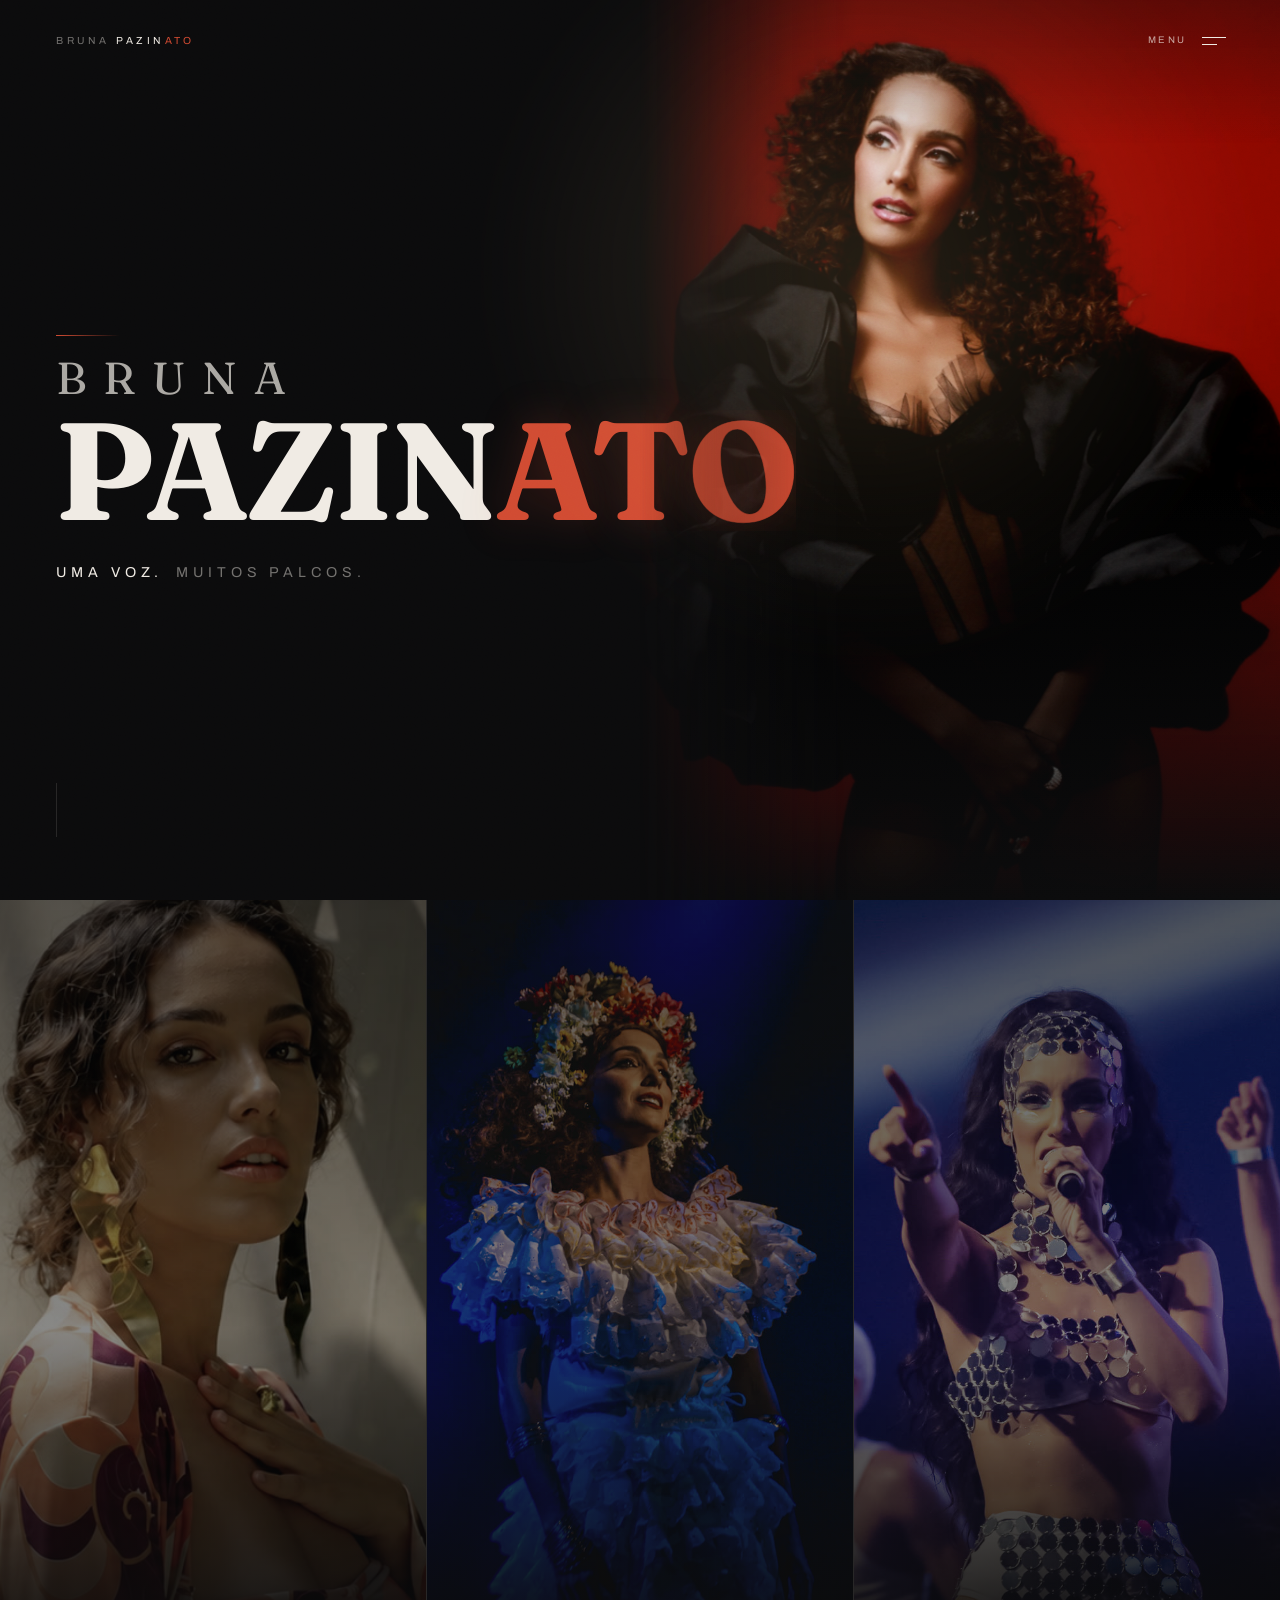
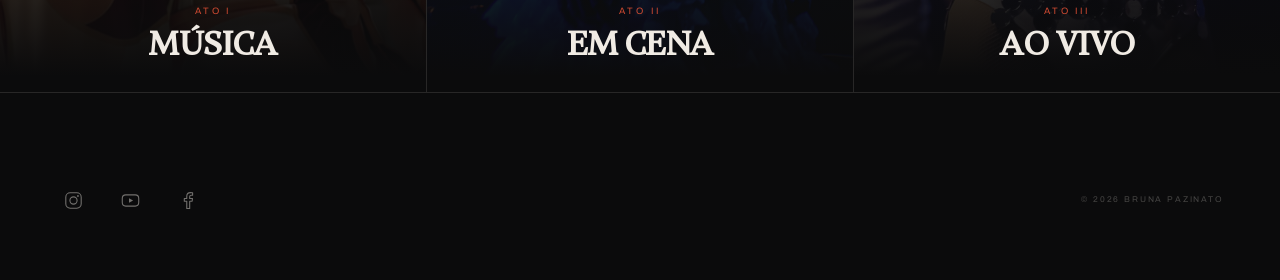
==== commit 1e99bcf8: "A risca sai dos atos e quem acende passa a ser a palavra Havia uma risca coral de 1px embaixo de "At" ====
--- a/index.html
+++ b/index.html
@@ -43,7 +43,7 @@
 <link rel="stylesheet" href="assets/css/header.css?v=202610022230">
 <link rel="stylesheet" href="assets/css/rodape.css?v=202610021000">
 <link rel="stylesheet" href="assets/css/hero.css?v=202610021000">
-<link rel="stylesheet" href="assets/css/atos.css?v=202610021000">
+<link rel="stylesheet" href="assets/css/atos.css?v=202610051800">
 
 <link rel="stylesheet" href="assets/css/mobile.css?v=202610021000">
 <script>document.documentElement.classList.add('js');</script>
--- a/assets/css/atos.css
+++ b/assets/css/atos.css
@@ -73,21 +73,6 @@
   color: var(--coral);
 }
 
-.ato-panel__num::after{
-  content: "";
-  display: block;
-  width: clamp(20px, 2.4vw, 34px);
-  height: 1px;
-  margin-top: .85em;
-  margin-left: auto;
-  margin-right: auto;
-  background: var(--coral);
-
-  transform-origin: center;
-  transform: scaleX(1);
-  transition: transform .7s var(--ease);
-}
-
 .ato-panel__name{
   margin: 0;
   display: block;
@@ -112,8 +97,17 @@
 .ato-panel__link:hover .ato-panel__veil,
 .ato-panel__link:focus-visible .ato-panel__veil{ opacity: .72; }
 
-.ato-panel__link:hover .ato-panel__num::after,
-.ato-panel__link:focus-visible .ato-panel__num::after{ transform: scaleX(2.6); }
+/* A RISCA SAIU E O NOME É QUE RESPONDE AGORA.
+
+   Havia uma risca coral de 1px embaixo do "Ato I" que esticava ao
+   passar o mouse. Era o enfeite fazendo o trabalho: o traço crescia e a
+   palavra, que é o que se vai clicar, ficava parada.
+
+   Sem ela, quem acende é MÚSICA, EM CENA, AO VIVO. O alvo do gesto e o
+   alvo do clique passam a ser a mesma coisa. A transição de cor já
+   existia na regra do nome, esperando por isto. */
+.ato-panel__link:hover .ato-panel__name,
+.ato-panel__link:focus-visible .ato-panel__name{ color: var(--coral); }
 
 .ato-panel__link:focus-visible{ outline-offset: -6px; }
 
@@ -160,7 +154,6 @@
   }
 
   .ato-panel__num{ margin-bottom: .6em; }
-  .ato-panel__num::after{ margin-top: .6em; width: 22px; }
   .ato-panel__name{ font-size: clamp(1.55rem, 7vw, 2.4rem); }
 }
 
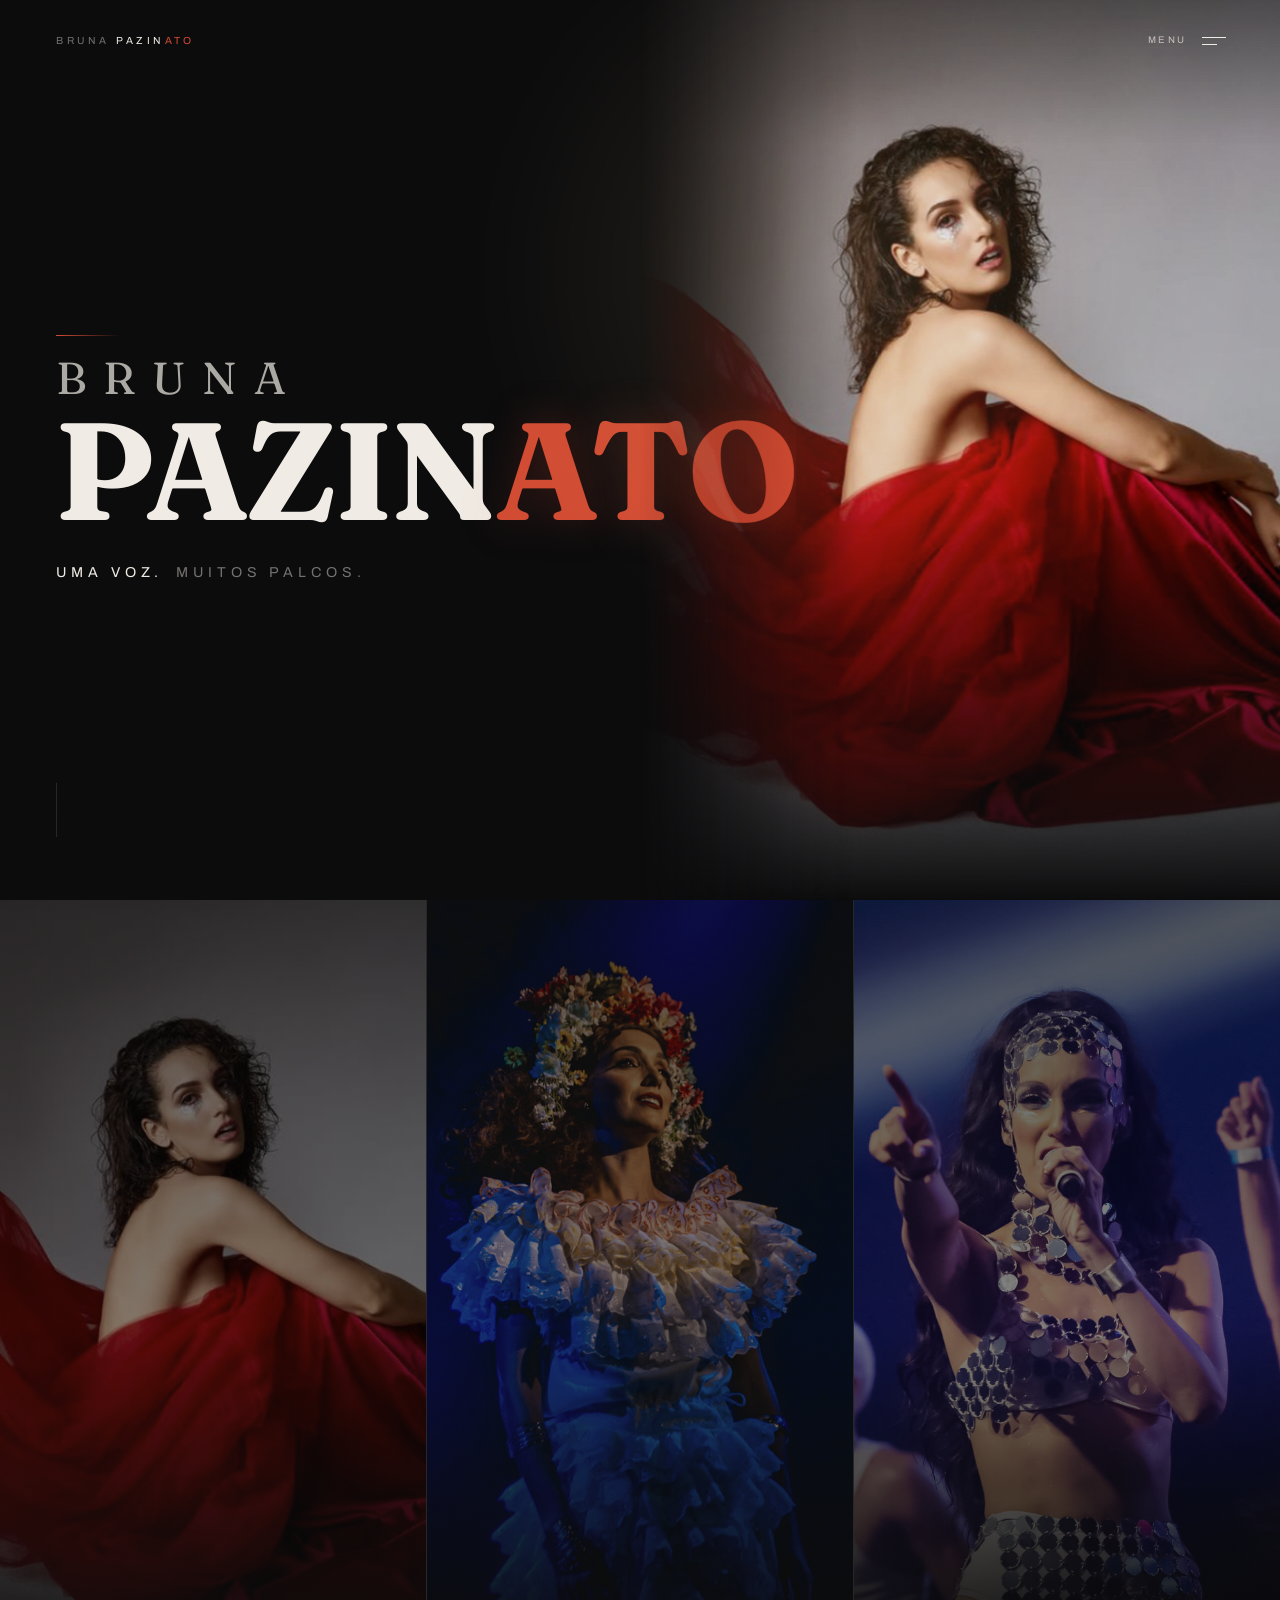
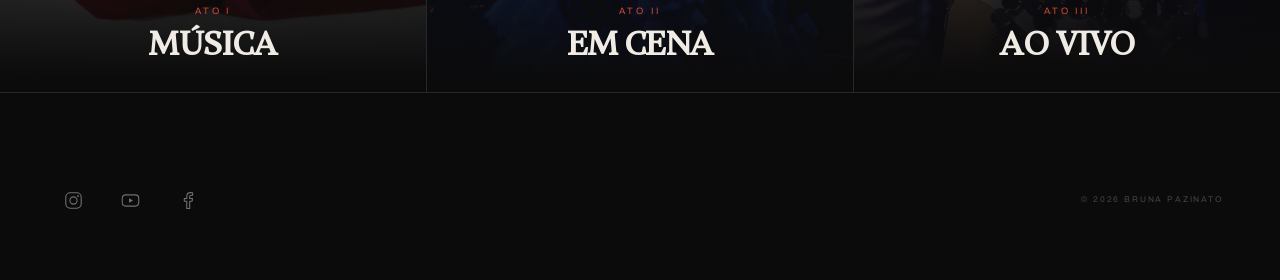
==== commit 8f337e0b: "O vestido vermelho entra no painel de Música e no hero A foto que ele deixou na pasta como bruna_red" ====
--- a/index.html
+++ b/index.html
@@ -36,7 +36,7 @@
 
 <link rel="preconnect" href="https://fonts.googleapis.com">
 <link rel="preconnect" href="https://fonts.gstatic.com" crossorigin>
-<link rel="preload" as="image" href="assets/img/bruna-hero.jpg" fetchpriority="high">
+<link rel="preload" as="image" href="assets/img/bruna-hero.jpg?v=202610051500" fetchpriority="high">
 <link rel="stylesheet" href="https://fonts.googleapis.com/css2?family=Archivo:wght@300..600&family=Fraunces:opsz,wght@9..144,300..800&family=Young+Serif&display=swap">
 
 <link rel="stylesheet" href="assets/css/base.css?v=202610021000">
@@ -143,7 +143,7 @@
 
     <figure class="hero__figure">
       <img class="hero__photo"
-           src="assets/img/bruna-hero.jpg"
+           src="assets/img/bruna-hero.jpg?v=202610051500"
            alt="Bruna Pazinato"
            width="1600" height="2000"
            fetchpriority="high" decoding="async">
@@ -186,7 +186,7 @@
       <li class="ato-panel" data-reveal style="--i:0">
         <a class="ato-panel__link" href="musica.html">
           <span class="ato-panel__figure">
-            <img src="assets/img/ato-musica.jpg?v=202610011400" alt="Bruna Pazinato em quadro de clipe, vestido estampado e luz de sol" width="500" height="700" decoding="async">
+            <img src="assets/img/ato-musica.jpg?v=202610051500" alt="Bruna Pazinato sentada em vestido vermelho de tule, o tecido espalhado pelo chão do estúdio" width="500" height="700" decoding="async">
           </span>
           <span class="ato-panel__veil" aria-hidden="true"></span>
           <span class="ato-panel__caption">
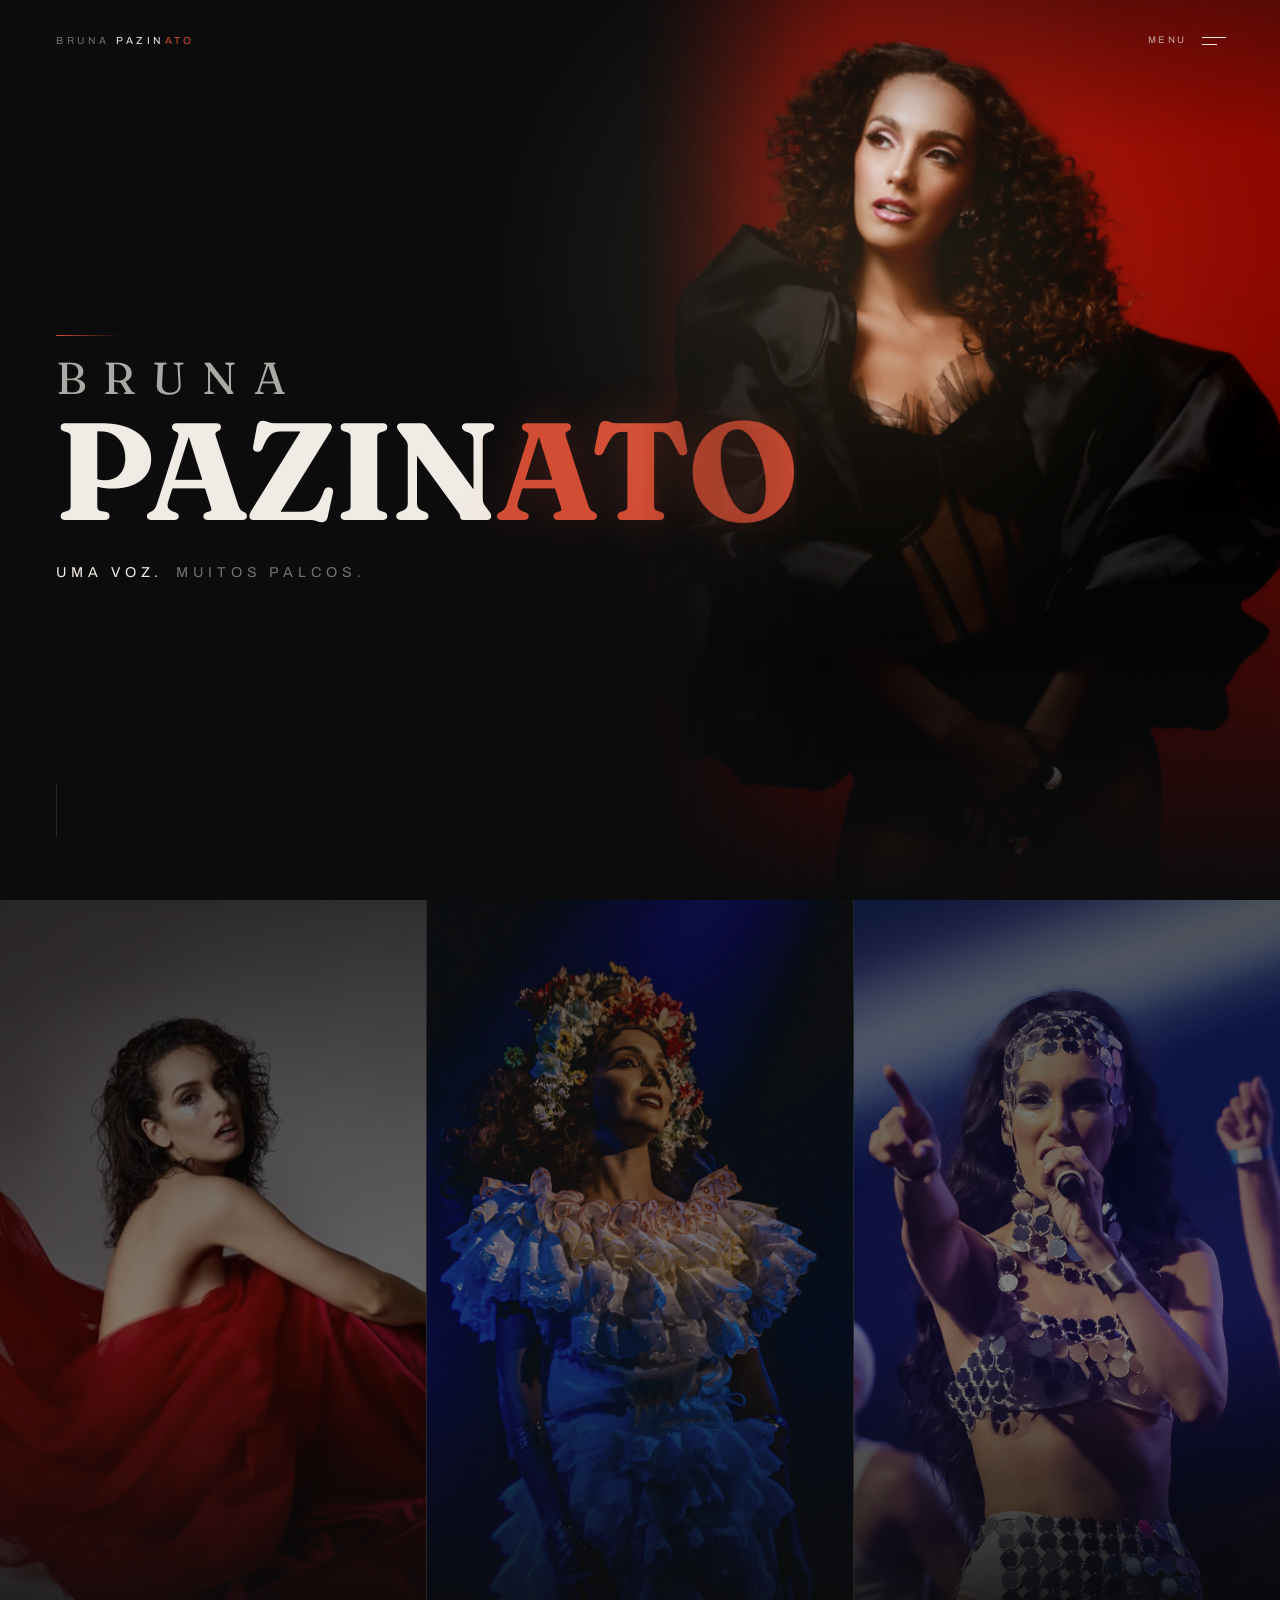
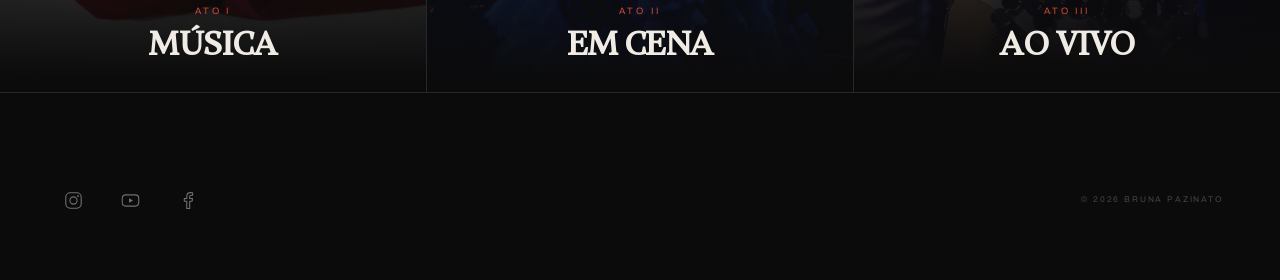
==== commit 081d6192: "O vestido vermelho vai para a abertura de Música, não para a home Eu tinha entendido "hero" como o d" ====
--- a/index.html
+++ b/index.html
@@ -36,7 +36,7 @@
 
 <link rel="preconnect" href="https://fonts.googleapis.com">
 <link rel="preconnect" href="https://fonts.gstatic.com" crossorigin>
-<link rel="preload" as="image" href="assets/img/bruna-hero.jpg?v=202610051500" fetchpriority="high">
+<link rel="preload" as="image" href="assets/img/bruna-hero.jpg" fetchpriority="high">
 <link rel="stylesheet" href="https://fonts.googleapis.com/css2?family=Archivo:wght@300..600&family=Fraunces:opsz,wght@9..144,300..800&family=Young+Serif&display=swap">
 
 <link rel="stylesheet" href="assets/css/base.css?v=202610021000">
@@ -143,7 +143,7 @@
 
     <figure class="hero__figure">
       <img class="hero__photo"
-           src="assets/img/bruna-hero.jpg?v=202610051500"
+           src="assets/img/bruna-hero.jpg"
            alt="Bruna Pazinato"
            width="1600" height="2000"
            fetchpriority="high" decoding="async">
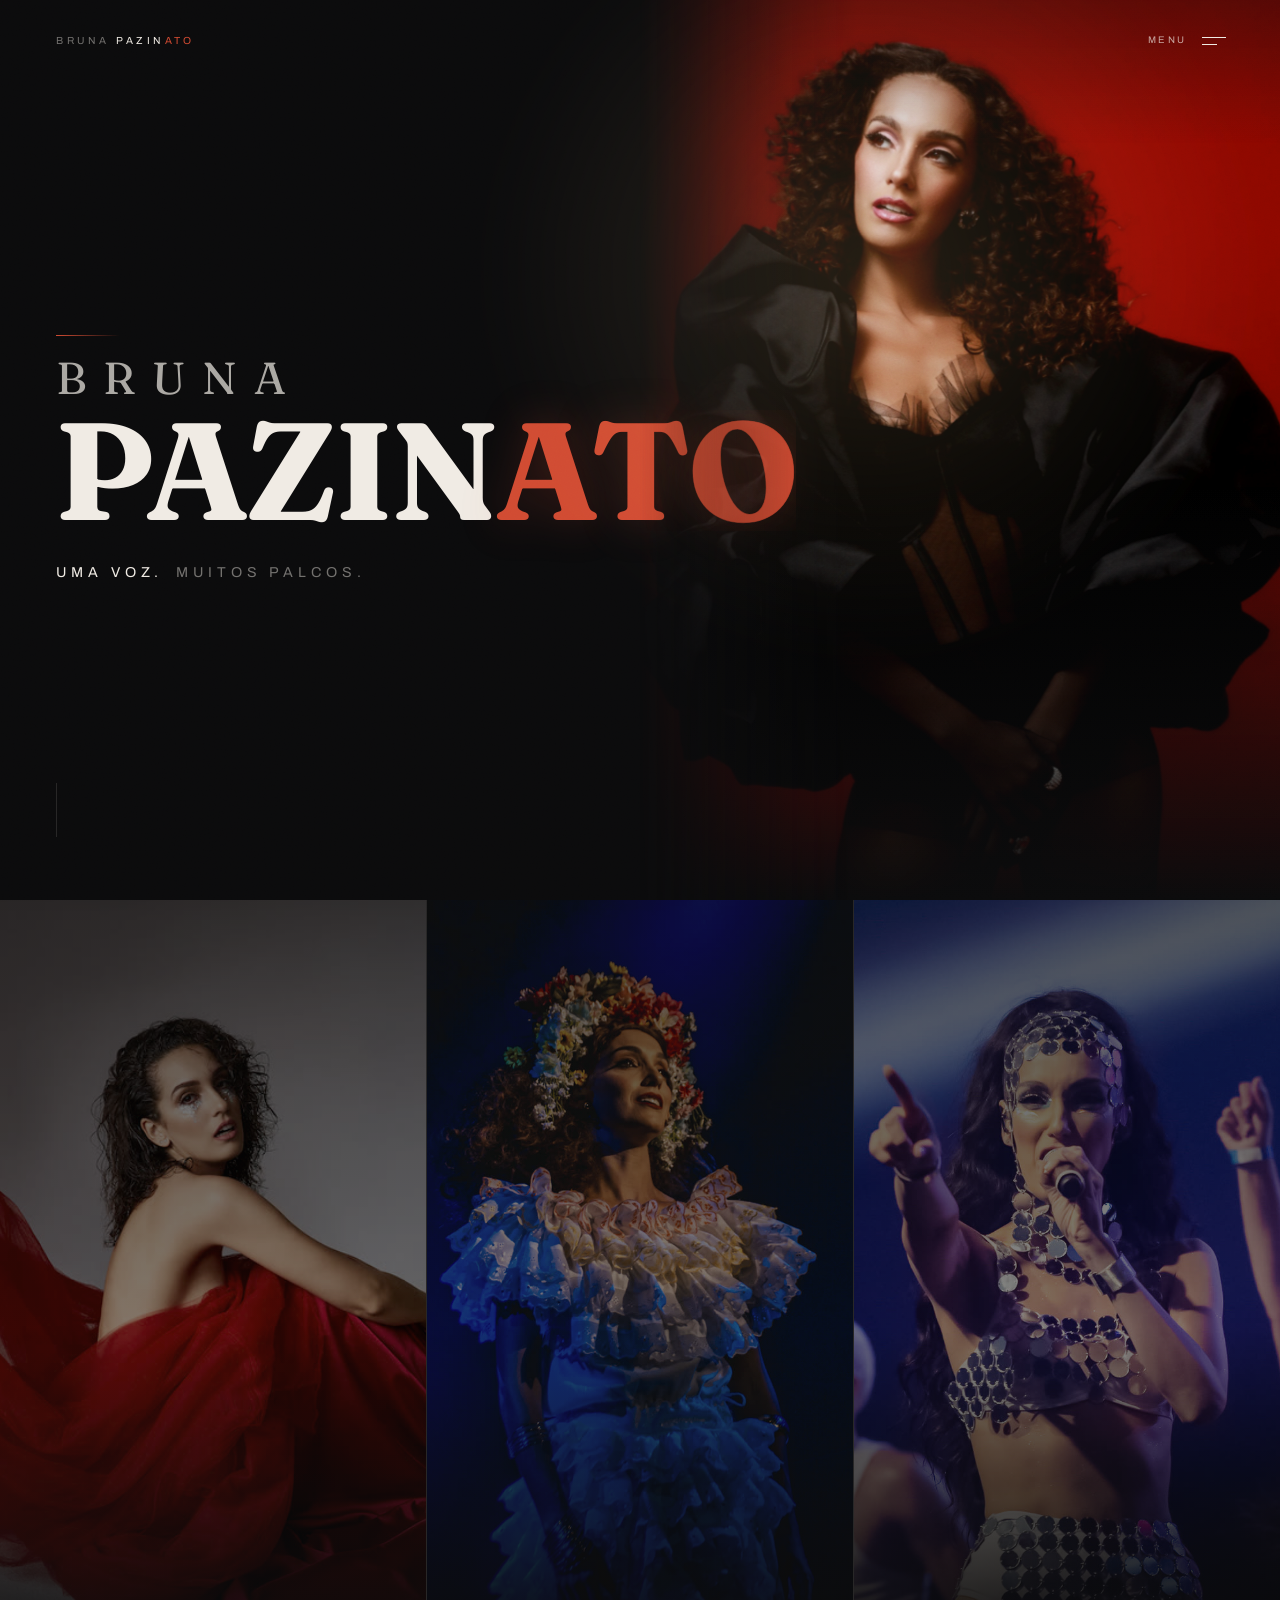
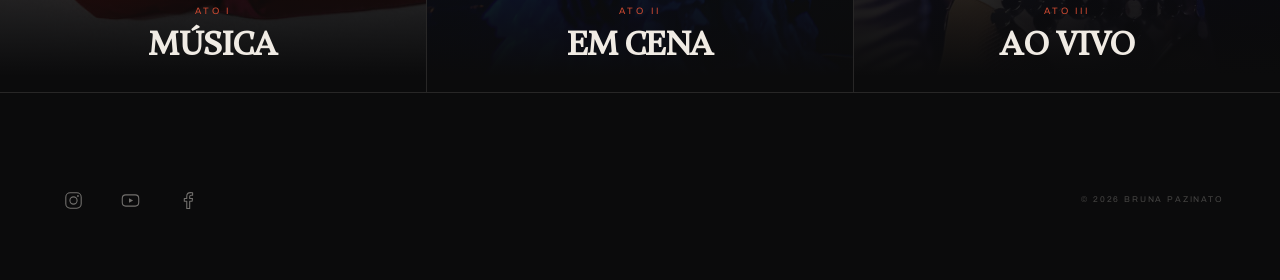
==== commit befb9ea9: "A foto vermelha vem agora do original do site antigo Ele lembrou da pasta Fotos/site-antigo, que gua" ====
--- a/index.html
+++ b/index.html
@@ -43,7 +43,7 @@
 <link rel="stylesheet" href="assets/css/header.css?v=202610022230">
 <link rel="stylesheet" href="assets/css/rodape.css?v=202610021000">
 <link rel="stylesheet" href="assets/css/hero.css?v=202610021000">
-<link rel="stylesheet" href="assets/css/atos.css?v=202610051800">
+<link rel="stylesheet" href="assets/css/atos.css?v=202610051900">
 
 <link rel="stylesheet" href="assets/css/mobile.css?v=202610021000">
 <script>document.documentElement.classList.add('js');</script>
@@ -186,7 +186,7 @@
       <li class="ato-panel" data-reveal style="--i:0">
         <a class="ato-panel__link" href="musica.html">
           <span class="ato-panel__figure">
-            <img src="assets/img/ato-musica.jpg?v=202610051500" alt="Bruna Pazinato sentada em vestido vermelho de tule, o tecido espalhado pelo chão do estúdio" width="500" height="700" decoding="async">
+            <img src="assets/img/ato-musica.jpg?v=202610052000" alt="Bruna Pazinato sentada em vestido vermelho de tule, o tecido espalhado pelo chão do estúdio" width="500" height="700" decoding="async">
           </span>
           <span class="ato-panel__veil" aria-hidden="true"></span>
           <span class="ato-panel__caption">
--- a/assets/css/atos.css
+++ b/assets/css/atos.css
@@ -71,6 +71,7 @@
   letter-spacing: .32em;
   text-transform: uppercase;
   color: var(--coral);
+  transition: color .6s var(--ease);
 }
 
 .ato-panel__name{
@@ -108,6 +109,16 @@
    existia na regra do nome, esperando por isto. */
 .ato-panel__link:hover .ato-panel__name,
 .ato-panel__link:focus-visible .ato-panel__name{ color: var(--coral); }
+
+/* OS DOIS TROCAM DE LUGAR. O nome pega o coral que era do rótulo, e o
+   rótulo pega o papel que era do nome. Não é só acender: é uma inversão,
+   e por isso o painel inteiro parece responder em vez de piscar.
+
+   De quebra conserta uma medição ruim que eu tinha feito: coral sobre
+   fotografia dava 2,67 de contraste nos três painéis. No hover, que é
+   quando alguém está de fato lendo aquele rótulo, ele passa a papel. */
+.ato-panel__link:hover .ato-panel__num,
+.ato-panel__link:focus-visible .ato-panel__num{ color: var(--paper); }
 
 .ato-panel__link:focus-visible{ outline-offset: -6px; }
 
